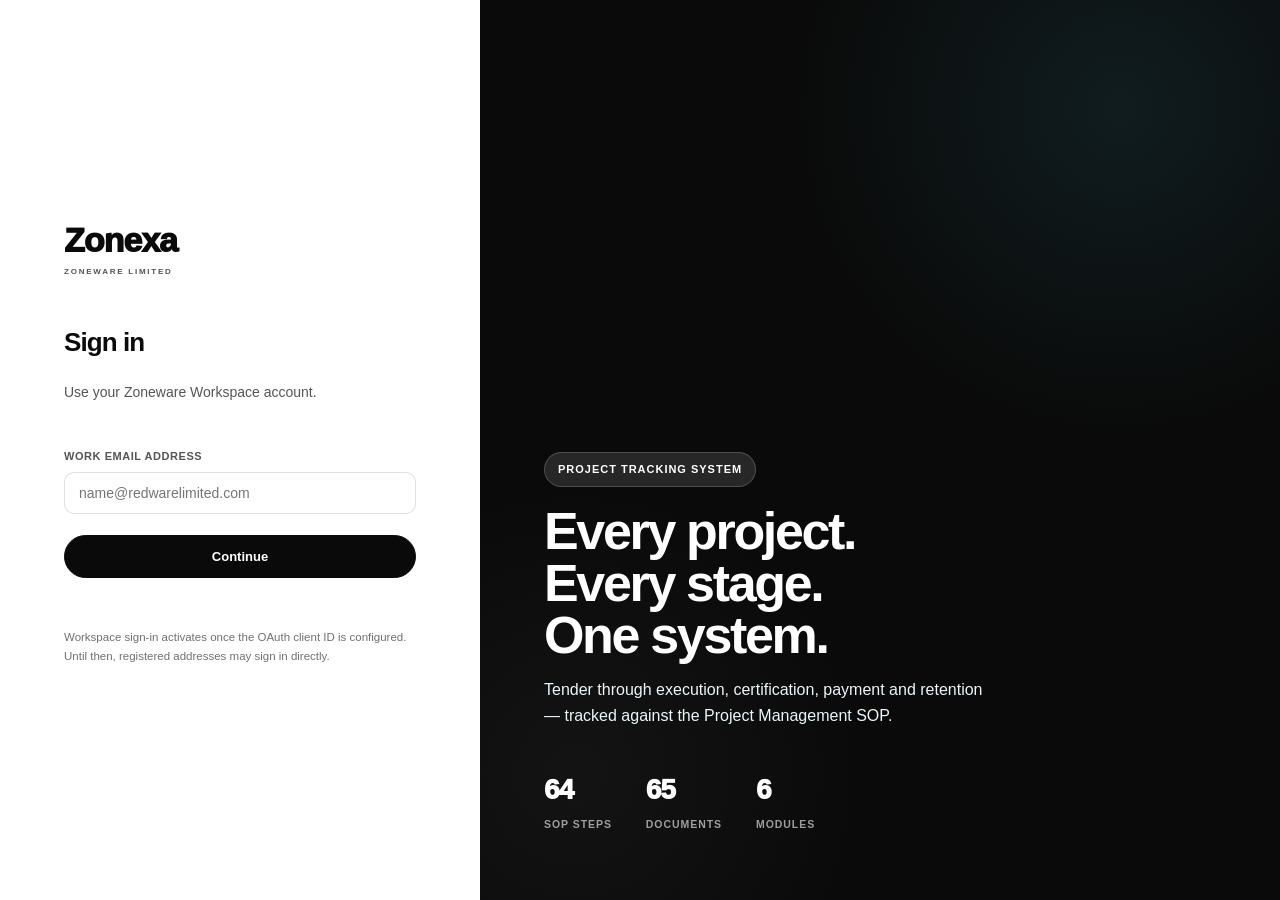
==== index.html @ 676fe52d "Add files via upload" ====
<!DOCTYPE html>
<html lang="en">
<head>
<meta charset="UTF-8"/>
<meta name="viewport" content="width=device-width,initial-scale=1"/>
<title>Sign in · Zonexa</title>
<meta name="theme-color" content="#0a1f2c"/>
<link rel="stylesheet" href="css/app.css"/>
</head>
<body>

<div class="auth">
  <main class="auth-panel">
    <div class="brand">Zonexa</div>
    <div class="brand-sub">Zoneware Limited</div>

    <h1>Sign in</h1>
    <p class="sub">Use your Zoneware Workspace account.</p>

    <div id="gbtn" style="margin-bottom:18px"></div>

    <form id="form" style="display:none">
      <div class="field">
        <label for="email">Work email address</label>
        <input id="email" type="email" required autocomplete="username"
               placeholder="name@redwarelimited.com"/>
      </div>
      <button class="btn full" type="submit">Continue</button>
    </form>

    <div class="msg" id="msg" role="alert"></div>

    <p class="fineprint" id="fine"></p>
  </main>

  <aside class="auth-visual">
    <div class="copy">
      <div class="tag">Project Tracking System</div>
      <h2>Every project.<br/>Every stage.<br/>One system.</h2>
      <p>Tender through execution, certification, payment and retention —
         tracked against the Project Management SOP.</p>
      <div class="stats">
        <div><b>64</b><span>SOP steps</span></div>
        <div><b>65</b><span>Documents</span></div>
        <div><b>6</b><span>Modules</span></div>
      </div>
    </div>
  </aside>
</div>

<script src="https://accounts.google.com/gsi/client" async defer></script>
<script src="js/config.js"></script>
<script src="js/data.js"></script>
<script src="js/api.js"></script>
<script src="js/auth.js"></script>
<script src="js/shell.js"></script>
<script>
const msg  = document.getElementById('msg');
const fine = document.getElementById('fine');

if (Store.session()) location.replace('board.html');

function done(result) {
  if (result.ok) { location.href = 'board.html'; return; }
  msg.className = 'msg error';
  msg.textContent = result.error;
}

function useDirectory() {
  document.getElementById('form').style.display = '';
  fine.textContent =
    'Workspace sign-in activates once the OAuth client ID is configured. ' +
    'Until then, registered addresses may sign in directly.';
}

window.addEventListener('load', function () {
  if (!Auth.googleReady()) { useDirectory(); return; }
  /* give the Google library a moment to attach */
  setTimeout(function () {
    if (!Auth.mountGoogleButton('gbtn', done)) useDirectory();
  }, 350);
});

document.getElementById('form').addEventListener('submit', function (e) {
  e.preventDefault();
  done(Auth.signInByEmail(document.getElementById('email').value));
});
</script>
</body>
</html>
---- css/app.css ----
/* ============================================================
   ZONEXA — Zoneware Limited
   Design language carried over from the existing platform.
   ============================================================ */

:root{
  /* monochrome — black primary, single cyan accent */
  --ink:#0a0a0a;      --ink2:#1a1a1a;
  --black:#0a0a0a;    --black2:#000;
  --accent:#45c0d6;   --accent-soft:#eaf7fa;
  --green:#16a34a;    --amber:#b45309;  --red:#dc2626;
  --muted:#555;       --muted2:#707070;
  --line:rgba(10,10,10,.12);
  --line-soft:rgba(10,10,10,.06);
  --line2:rgba(10,10,10,.18);
  --bg:#fafafa;       --bg2:#f0f0f0;
  --card:#fff;        --card2:#f7f7f7;
  --hover:#eaf7fa;
  --r:14px;           --r-sm:10px;
  --shadow-sm:none;
  --shadow:0 1px 3px rgba(10,10,10,.08);
  --shadow-lg:0 12px 24px rgba(10,10,10,.06);
  --side:220px;
}

*{box-sizing:border-box}
body{margin:0;font-family:Inter,"Segoe UI",Arial,sans-serif;
  background:var(--bg);color:var(--ink);line-height:1.55}
body.open{overflow:hidden}
a{text-decoration:none;color:inherit}
button,input,select,textarea{font-family:inherit}
:focus-visible{outline:2px solid var(--black);outline-offset:2px;border-radius:6px}

/* ============================================================
   Sign in
   ============================================================ */
.auth{min-height:100vh;display:grid;grid-template-columns:minmax(380px,480px) 1fr}
.auth-panel{background:#fff;display:flex;flex-direction:column;justify-content:center;
  padding:56px clamp(28px,5vw,68px)}
.brand{font-size:34px;font-weight:950;letter-spacing:-.03em;color:var(--black);line-height:1}
.brand-sub{font-size:8px;letter-spacing:.22em;text-transform:uppercase;color:var(--muted);
  font-weight:900;margin:9px 0 44px}
.auth-panel h1{font-size:26px;font-weight:900;letter-spacing:-.035em;margin:0 0 6px}
.auth-panel .sub{color:var(--muted);font-size:14px;margin-bottom:26px}
.field{margin-bottom:15px}
.field label{display:block;font-size:11px;font-weight:900;letter-spacing:.05em;
  text-transform:uppercase;color:var(--muted);margin-bottom:7px}
.field input,.field select,.field textarea{width:100%;border:1px solid var(--line);
  border-radius:var(--r-sm);padding:12px 14px;font-size:14px;outline:none;background:#fff;
  transition:border-color .14s,box-shadow .14s}
.field input:focus,.field select:focus,.field textarea:focus{
  border-color:var(--black);box-shadow:0 0 0 3px rgba(10,10,10,.10)}
.field input:disabled,.field select:disabled{background:var(--bg);color:var(--muted)}
.fineprint{font-size:11.5px;color:var(--muted2);line-height:1.65;margin-top:18px}
.msg{min-height:20px;font-size:12.5px;font-weight:800;margin-top:12px}
.msg.error{color:var(--red)}

.auth-visual{position:relative;overflow:hidden;padding:64px;display:flex;
  align-items:flex-end;color:#fff}
.auth-visual:before{content:"";position:absolute;inset:0;
  background:radial-gradient(circle at 80% 12%,rgba(69,192,214,.10),transparent 32%),
             radial-gradient(circle at 12% 86%,rgba(255,255,255,.04),transparent 28%),
             #0a0a0a}
.auth-visual .copy{position:relative;z-index:2;max-width:560px}
.auth-visual .tag{display:inline-flex;align-items:center;padding:8px 13px;border-radius:999px;
  background:rgba(255,255,255,.12);border:1px solid rgba(255,255,255,.18);
  font-size:11px;font-weight:900;text-transform:uppercase;letter-spacing:.09em}
.auth-visual h2{font-size:clamp(32px,4.4vw,52px);line-height:1;letter-spacing:-.045em;margin:18px 0 14px}
.auth-visual p{color:#eaf7fa;font-size:16px;line-height:1.65;max-width:440px}
.auth-visual .stats{display:flex;gap:34px;margin-top:38px}
.auth-visual .stats b{display:block;font-size:28px;font-weight:950;letter-spacing:-.04em}
.auth-visual .stats span{font-size:10.5px;color:rgba(255,255,255,.6);
  text-transform:uppercase;letter-spacing:.09em;font-weight:900}
@media(max-width:900px){.auth{grid-template-columns:1fr}.auth-visual{display:none}}

/* ============================================================
   Shell
   ============================================================ */
.sidebar{position:fixed;left:0;top:0;bottom:0;width:var(--side);background:var(--black);
  color:#fff;display:flex;flex-direction:column;z-index:20;overflow-y:auto}
.sidebar-brand{padding:22px 18px 18px;border-bottom:1px solid rgba(255,255,255,.1)}
.sidebar-brand b{display:block;font-size:24px;font-weight:950;letter-spacing:-.03em;line-height:1}
.sidebar-brand span{display:block;font-size:7.5px;letter-spacing:.22em;text-transform:uppercase;
  color:rgba(255,255,255,.55);font-weight:900;margin-top:8px}
.sidebar-nav{flex:1;padding:14px 0;overflow-y:auto}
.sidebar-nav .label{padding:6px 16px 10px;font-size:9.5px;letter-spacing:.14em;
  text-transform:uppercase;color:rgba(255,255,255,.35);font-weight:900}
.sidebar-link{display:flex;align-items:center;gap:10px;padding:11px 16px;
  color:rgba(255,255,255,.7);font-size:13px;font-weight:750;
  border-left:3px solid transparent;transition:.14s}
.sidebar-link:hover{color:#fff;background:rgba(255,255,255,.07)}
.sidebar-link.active{color:#fff;background:rgba(255,255,255,.12);
  border-left-color:var(--accent);font-weight:900}
.sidebar-foot{padding:16px;border-top:1px solid rgba(255,255,255,.1)}
.sidebar-foot .who{color:#fff;font-size:13px;font-weight:900;letter-spacing:-.01em}
.sidebar-foot .role{color:rgba(255,255,255,.5);font-size:10.5px;font-weight:800;margin:2px 0 10px}
.sidebar-foot button{background:rgba(255,255,255,.1);border:1px solid rgba(255,255,255,.2);
  color:#fff;font-size:11px;font-weight:900;padding:7px 13px;border-radius:999px;cursor:pointer}
.sidebar-foot button:hover{background:rgba(255,255,255,.2)}

.topbar{display:none;position:fixed;top:0;left:0;right:0;height:58px;z-index:20;
  align-items:center;padding:0 16px;gap:12px;
  background:#0a0a0a}
.topbar b{color:#fff;font-size:19px;font-weight:950;letter-spacing:-.03em;flex:1}
.topbar button{background:rgba(255,255,255,.12);border:1px solid rgba(255,255,255,.2);
  color:#fff;font-size:16px;padding:6px 13px;border-radius:999px;cursor:pointer}
.overlay{display:none;position:fixed;inset:0;background:rgba(10,10,10,.5);z-index:19}
.overlay.show{display:block}

.main{margin-left:var(--side);min-height:100vh;padding:26px 30px 70px;max-width:1680px}
.page-head{display:flex;align-items:flex-end;justify-content:space-between;gap:18px;
  flex-wrap:wrap;margin:4px 0 22px;padding:14px 0 16px;border-bottom:1px solid var(--line)}
.page-head h1{font-size:30px;font-weight:950;letter-spacing:-.045em;line-height:1.1;margin:0}
.page-head p{color:var(--muted);font-size:14px;margin-top:6px}
.page-head .spacer{flex:1}

/* ============================================================
   Buttons
   ============================================================ */
.btn{background:var(--black);color:#fff;border:1px solid var(--black);border-radius:999px;
  padding:11px 20px;font-size:13px;font-weight:900;cursor:pointer;transition:.14s;
  display:inline-flex;align-items:center;justify-content:center;gap:7px}
.btn:hover{background:var(--black2);border-color:var(--black2)}
.btn:disabled{opacity:.5;cursor:not-allowed}
.btn.full{width:100%;padding:13px 20px;margin-top:6px}
.btn.ghost{background:#fff;color:var(--ink);border:1px solid var(--line)}
.btn.ghost:hover{background:var(--bg);border-color:var(--line2)}
.btn.sm{padding:8px 15px;font-size:12px}

.toggle{display:inline-flex;background:#f0f0f0;border-radius:999px;padding:4px;gap:3px}
.toggle button{border:0;background:transparent;font-size:12.5px;font-weight:900;
  color:var(--muted);padding:7px 17px;border-radius:999px;cursor:pointer;transition:.14s}
.toggle button.on{background:#fff;color:var(--ink);box-shadow:0 1px 2px rgba(10,10,10,.1)}

.filters{display:flex;gap:11px;flex-wrap:wrap;margin-bottom:20px}
.filters input,.filters select{border:1px solid var(--line);border-radius:999px;
  padding:10px 16px;font-size:13px;font-weight:700;background:#fff;outline:none;
  transition:border-color .14s,box-shadow .14s}
.filters input:focus,.filters select:focus{border-color:var(--black);
  box-shadow:0 0 0 3px rgba(10,10,10,.10)}

/* ============================================================
   KPI
   ============================================================ */
.kpi-row{display:grid;grid-template-columns:repeat(auto-fit,minmax(168px,1fr));
  gap:14px;margin-bottom:26px}
.kpi{background:#fff;border:1px solid var(--line);border-radius:var(--r);padding:16px 18px;
  box-shadow:var(--shadow);position:relative;overflow:hidden}
.kpi:after{content:"";position:absolute;right:-28px;top:-28px;width:74px;height:74px;
  border-radius:50%;background:rgba(10,10,10,.05)}
.kpi span{display:block;color:var(--muted);font-size:10.5px;text-transform:uppercase;
  font-weight:900;letter-spacing:.05em}
.kpi b{display:block;font-size:26px;font-weight:950;letter-spacing:-.04em;margin-top:5px}

/* ============================================================
   Board
   ============================================================ */
.board{display:flex;gap:15px;overflow-x:auto;padding-bottom:16px;align-items:flex-start}
.col{flex:0 0 292px;background:#f0f0f0;border-radius:var(--r);padding:12px;min-height:110px}
.col-head{display:flex;align-items:center;gap:9px;margin-bottom:11px;padding:2px 4px}
.col-head h3{font-size:11px;font-weight:900;letter-spacing:.06em;text-transform:uppercase;
  color:var(--muted);flex:1}
.col-head .n{background:#fff;color:var(--muted);font-size:11px;font-weight:900;
  padding:2px 9px;border-radius:999px}
.dot{width:8px;height:8px;border-radius:50%;flex:0 0 auto}
.dot.green{background:var(--green)}.dot.amber{background:var(--amber)}
.dot.red{background:var(--red)}.dot.blue{background:var(--black)}.dot.grey{background:var(--muted2)}

.pcard{background:#fff;border:1px solid var(--line);border-radius:var(--r);padding:15px;
  margin-bottom:10px;cursor:pointer;box-shadow:var(--shadow);transition:.16s}
.pcard:hover{border-color:var(--black);box-shadow:var(--shadow);transform:translateY(-2px)}
.pcard h4{font-size:13.5px;font-weight:900;letter-spacing:-.022em;line-height:1.35;margin:0}
.pcard .client{font-size:11.5px;color:var(--muted);margin-top:4px;font-weight:600}
.pcard .value{font-size:20px;font-weight:950;letter-spacing:-.04em;margin-top:9px}
.pcard .bar{height:6px;background:#f0f0f0;border-radius:999px;margin:10px 0 6px;overflow:hidden}
.pcard .bar i{display:block;height:6px;border-radius:999px}
.pcard .meta{display:flex;align-items:center;gap:6px;flex-wrap:wrap;margin-top:9px}

.chip{font-size:10px;font-weight:900;letter-spacing:.03em;padding:4px 9px;
  border-radius:999px;background:#f0f0f0;color:var(--muted);white-space:nowrap}
.chip.blue{background:#eaf7fa;color:#0a0a0a}
.chip.green{background:#eaf7ee;color:#15803d}
.chip.amber{background:#fdf4e7;color:#b45309}
.chip.red{background:#fdeaea;color:#b91c1c}
.chip.grey{background:#f0f0f0;color:var(--muted)}
.pm{margin-left:auto;width:26px;height:26px;border-radius:50%;background:var(--black);
  color:#fff;font-size:9.5px;font-weight:900;display:grid;place-items:center}
.empty{color:var(--muted2);font-size:12px;text-align:center;padding:18px 0;font-weight:700}

/* ============================================================
   Tables
   ============================================================ */
.table-wrap{border:1px solid var(--line);border-radius:var(--r);overflow:auto;
  background:#fff;box-shadow:var(--shadow)}
table.z{width:100%;border-collapse:collapse}
table.z th{background:var(--black);color:#fff;font-size:10.5px;letter-spacing:.05em;
  text-transform:uppercase;font-weight:900;padding:13px 16px;text-align:left;white-space:nowrap}
table.z td{padding:13px 16px;font-size:13px;border-bottom:1px solid var(--line);
  vertical-align:middle}
table.z tr:last-child td{border-bottom:0}
table.z tbody tr.clickable{cursor:pointer}
table.z tbody tr:hover td{background:#fafafa}
.num{text-align:right;font-variant-numeric:tabular-nums}

/* ============================================================
   Panels
   ============================================================ */
.panel{background:#fff;border:1px solid var(--line);border-radius:var(--r);
  box-shadow:var(--shadow);margin-bottom:20px;overflow:hidden}
.panel-head{padding:17px 20px;border-bottom:1px solid var(--line);display:flex;
  align-items:center;gap:13px;flex-wrap:wrap}
.panel-head h2{font-size:17px;font-weight:900;letter-spacing:-.03em;margin:0}
.panel-head p{font-size:12.5px;color:var(--muted);margin-top:3px}
.panel-head .spacer{flex:1}
.panel-body{padding:20px}
.panel-body.tight{padding:0}

.tabs{display:flex;gap:4px;margin-bottom:22px;overflow-x:auto;
  background:#f0f0f0;padding:5px;border-radius:999px;width:fit-content;max-width:100%}
.tabs button{border:0;background:transparent;padding:10px 20px;font-size:13px;font-weight:900;
  color:var(--muted);cursor:pointer;border-radius:999px;white-space:nowrap;transition:.14s}
.tabs button:hover{color:var(--ink)}
.tabs button.on{background:#fff;color:var(--black);box-shadow:0 1px 2px rgba(10,10,10,.1)}

/* ============================================================
   Stage checklist
   ============================================================ */
.module{border:1px solid var(--line);border-radius:var(--r);margin-bottom:13px;
  background:#fff;overflow:hidden;box-shadow:var(--shadow)}
.module-head{display:flex;align-items:center;gap:13px;padding:15px 18px;cursor:pointer;
  background:#fff;border-bottom:1px solid transparent;transition:.14s}
.module-head:hover{background:var(--bg)}
.module.open .module-head{border-bottom-color:var(--line);background:var(--bg)}
.module-head .caret{font-size:10px;color:var(--muted2);transition:transform .18s}
.module.open .module-head .caret{transform:rotate(90deg)}
.module-head h3{font-size:13.5px;font-weight:900;letter-spacing:-.02em;flex:1;margin:0}
.module-head .prog{font-size:11px;font-weight:900;color:var(--muted);
  background:#f0f0f0;padding:4px 11px;border-radius:999px}
.module-body{display:none}
.module.open .module-body{display:block}
.step{display:grid;grid-template-columns:54px 1fr 152px 124px 158px;gap:13px;
  align-items:center;padding:12px 18px;border-bottom:1px solid var(--line);font-size:13px}
.step:last-child{border-bottom:0}
.step:hover{background:var(--bg)}
.step .no{font-weight:900;color:var(--muted2);font-size:11.5px}
.step .task{line-height:1.4;font-weight:600}
.step .who{font-size:10.5px;color:var(--muted2);margin-top:3px;font-weight:700}
.step select,.step input{border:1px solid var(--line);border-radius:var(--r-sm);padding:7px 10px;
  font-size:12px;width:100%;background:#fff;outline:none;font-weight:700}
.step select:focus,.step input:focus{border-color:var(--black);
  box-shadow:0 0 0 3px rgba(10,10,10,.10)}
.step select:disabled,.step input:disabled{background:var(--bg);color:var(--muted)}
@media(max-width:1100px){.step{grid-template-columns:46px 1fr;gap:9px}
  .step>*:nth-child(n+3){grid-column:2}}

/* ============================================================
   Documents
   ============================================================ */
.docsec{font-size:11px;font-weight:900;letter-spacing:.07em;text-transform:uppercase;
  color:var(--muted);background:var(--bg);padding:11px 18px;border-bottom:1px solid var(--line)}
.docrow{display:grid;grid-template-columns:1fr 146px 1fr 116px;gap:13px;align-items:center;
  padding:12px 18px;border-bottom:1px solid var(--line);font-size:13px;font-weight:600}
.docrow:last-child{border-bottom:0}
.docrow:hover{background:var(--bg)}
.docrow input,.docrow select{border:1px solid var(--line);border-radius:var(--r-sm);padding:7px 10px;
  font-size:12px;width:100%;background:#fff;outline:none;font-weight:700}
.docrow input:focus,.docrow select:focus{border-color:var(--black);
  box-shadow:0 0 0 3px rgba(10,10,10,.10)}
.docrow input:disabled,.docrow select:disabled{background:var(--bg);color:var(--muted)}
.linkpill{display:inline-flex;align-items:center;gap:5px;font-size:11px;font-weight:900;
  color:var(--black);background:#eaf7fa;padding:5px 12px;border-radius:999px}
@media(max-width:1000px){.docrow{grid-template-columns:1fr 136px}
  .docrow>*:nth-child(n+3){grid-column:1/-1}}

/* ============================================================
   Routing
   ============================================================ */
.route{display:grid;grid-template-columns:34px 1fr 146px 134px 134px;gap:13px;
  align-items:center;padding:13px 18px;border-bottom:1px solid var(--line);
  font-size:13px;font-weight:600}
.route:last-child{border-bottom:0}
.route .n{width:28px;height:28px;border-radius:50%;background:#f0f0f0;color:var(--muted);
  font-size:11.5px;font-weight:900;display:grid;place-items:center}
.route.done .n{background:#eaf7ee;color:#15803d}
.route select,.route input{border:1px solid var(--line);border-radius:var(--r-sm);padding:7px 10px;
  font-size:12px;width:100%;outline:none;background:#fff;font-weight:700}
.route select:focus,.route input:focus{border-color:var(--black);
  box-shadow:0 0 0 3px rgba(10,10,10,.10)}
.route select:disabled,.route input:disabled{background:var(--bg);color:var(--muted)}
@media(max-width:1000px){.route{grid-template-columns:34px 1fr}
  .route>*:nth-child(n+3){grid-column:2}}

/* ============================================================
   BOQ totals
   ============================================================ */
.boq-total{display:grid;grid-template-columns:repeat(auto-fit,minmax(156px,1fr));gap:14px;
  padding:18px 20px;background:var(--bg);border-top:1px solid var(--line)}
.boq-total div span{display:block;font-size:10.5px;letter-spacing:.05em;text-transform:uppercase;
  font-weight:900;color:var(--muted)}
.boq-total div b{display:block;font-size:19px;font-weight:950;letter-spacing:-.04em;margin-top:4px}

/* ============================================================
   Modal
   ============================================================ */
.modal-back{position:fixed;inset:0;background:rgba(10,10,10,.55);z-index:100;
  display:grid;place-items:center;padding:20px;overflow-y:auto}
.modal{background:#fff;border-radius:var(--r);width:100%;max-width:660px;
  box-shadow:var(--shadow);max-height:90vh;display:flex;flex-direction:column}
.modal-head{padding:20px 24px;border-bottom:1px solid var(--line);
  display:flex;align-items:center;gap:13px}
.modal-head h2{font-size:19px;font-weight:900;letter-spacing:-.03em;flex:1;margin:0}
.modal-head .x{border:0;background:transparent;font-size:26px;line-height:1;
  color:var(--muted2);cursor:pointer;padding:0 5px}
.modal-head .x:hover{color:var(--ink)}
.modal-body{padding:24px;overflow-y:auto;flex:1}
.modal-body p{margin:0 0 16px}
.modal-foot{padding:16px 24px;border-top:1px solid var(--line);display:flex;gap:11px;
  justify-content:flex-end;background:var(--bg);border-radius:0 0 var(--r) var(--r)}
.form-grid{display:grid;grid-template-columns:1fr 1fr;gap:15px}
.form-grid .wide{grid-column:1/-1}
@media(max-width:600px){.form-grid{grid-template-columns:1fr}}

/* ============================================================
   Misc
   ============================================================ */
.blank{background:#fff;border:1px dashed var(--line2);border-radius:var(--r);
  padding:48px 22px;text-align:center}
.blank h3{font-size:17px;font-weight:900;letter-spacing:-.025em;margin-bottom:6px}
.blank p{color:var(--muted);font-size:13.5px;margin:0}
.loading{display:grid;place-items:center;padding:60px 0;color:var(--muted2);
  font-size:13px;font-weight:700}
.back{display:inline-flex;align-items:center;gap:7px;font-size:12.5px;font-weight:900;
  color:var(--muted);margin-bottom:16px;transition:.14s}
.back:hover{color:var(--black);gap:10px}
.note{background:#fdf4e7;border-left:4px solid var(--amber);border-radius:14px;
  padding:13px 17px;font-size:13px;color:#78350f;margin-bottom:18px;font-weight:600}
.note b{color:#92400e;font-weight:900}
.grid2{display:grid;grid-template-columns:repeat(auto-fit,minmax(310px,1fr));gap:18px}
.meta-grid{display:grid;grid-template-columns:repeat(auto-fit,minmax(176px,1fr));gap:18px}
.meta-grid div span{display:block;font-size:10.5px;letter-spacing:.05em;text-transform:uppercase;
  font-weight:900;color:var(--muted)}
.meta-grid div b{display:block;font-size:15px;font-weight:900;margin-top:4px;letter-spacing:-.02em}
.row-actions{display:flex;gap:8px;flex-wrap:wrap}
.archived-badge{background:#f0f0f0;color:var(--muted);font-size:10px;font-weight:900;
  letter-spacing:.05em;text-transform:uppercase;padding:3px 9px;border-radius:999px}
.toast{position:fixed;bottom:24px;left:50%;transform:translateX(-50%);background:var(--black);
  color:#fff;padding:13px 24px;border-radius:999px;font-size:13px;font-weight:900;z-index:200;
  box-shadow:var(--shadow)}
.toast.error{background:var(--red)}
.footer{text-align:center;color:var(--muted);font-size:12px;margin:34px 0 0;font-weight:700}

@media(max-width:900px){
  .sidebar{transform:translateX(-100%);transition:transform .2s}
  .sidebar.open{transform:translateX(0);box-shadow:14px 0 40px rgba(10,10,10,.3)}
  .topbar{display:flex}
  .main{margin-left:0;padding:76px 16px 48px}
  .kpi-row{grid-template-columns:repeat(2,1fr)}
  .col{flex:0 0 84vw}
  .page-head h1{font-size:23px}
  .tabs{width:100%}
}
@media print{
  .sidebar,.topbar,.overlay,.toggle,.filters,.btn,.row-actions{display:none!important}
  .main{margin-left:0;padding:0}
  .panel,.pcard,.kpi,.table-wrap,.module{box-shadow:none;break-inside:avoid}
}
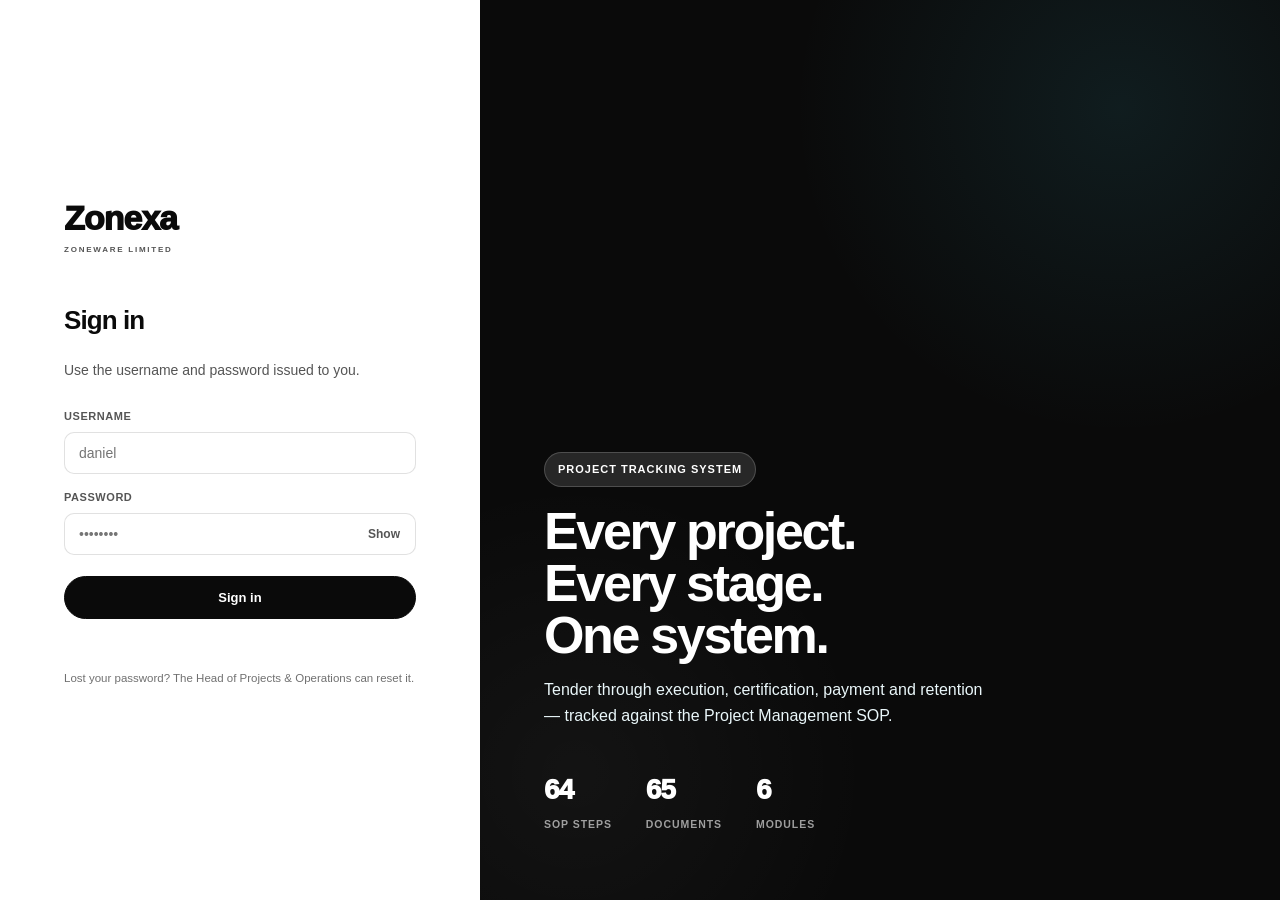
==== commit f34f9d9c: "Add files via upload" ====
--- a/index.html
+++ b/index.html
@@ -4,7 +4,7 @@
 <meta charset="UTF-8"/>
 <meta name="viewport" content="width=device-width,initial-scale=1"/>
 <title>Sign in · Zonexa</title>
-<meta name="theme-color" content="#0a1f2c"/>
+<meta name="theme-color" content="#0a0a0a"/>
 <link rel="stylesheet" href="css/app.css"/>
 </head>
 <body>
@@ -15,22 +15,47 @@
     <div class="brand-sub">Zoneware Limited</div>
 
     <h1>Sign in</h1>
-    <p class="sub">Use your Zoneware Workspace account.</p>
+    <p class="sub">Use the username and password issued to you.</p>
 
-    <div id="gbtn" style="margin-bottom:18px"></div>
+    <form id="form" autocomplete="on">
+      <div class="field">
+        <label for="username">Username</label>
+        <input id="username" type="text" required autocomplete="username"
+               autocapitalize="none" spellcheck="false"
+               placeholder="daniel"/>
+      </div>
+      <div class="field">
+        <label for="password">Password</label>
+        <div class="pw">
+          <input id="password" type="password" required
+                 autocomplete="current-password" placeholder="••••••••"/>
+          <button type="button" class="peek" id="peek"
+                  aria-label="Show password">Show</button>
+        </div>
+      </div>
+      <button class="btn full" type="submit" id="go">Sign in</button>
+    </form>
 
-    <form id="form" style="display:none">
+    <form id="changeForm" style="display:none">
       <div class="field">
-        <label for="email">Work email address</label>
-        <input id="email" type="email" required autocomplete="username"
-               placeholder="name@redwarelimited.com"/>
+        <label for="newPw">New password</label>
+        <input id="newPw" type="password" required minlength="8"
+               autocomplete="new-password" placeholder="At least 8 characters"/>
       </div>
-      <button class="btn full" type="submit">Continue</button>
+      <div class="field">
+        <label for="newPw2">Confirm new password</label>
+        <input id="newPw2" type="password" required minlength="8"
+               autocomplete="new-password" placeholder="Type it again"/>
+      </div>
+      <button class="btn full" type="submit" id="go2">Set password and continue</button>
     </form>
 
     <div class="msg" id="msg" role="alert"></div>
 
-    <p class="fineprint" id="fine"></p>
+    <p class="fineprint" id="fine">
+      Lost your password? The Head of Projects &amp; Operations can reset it.
+    </p>
+
   </main>
 
   <aside class="auth-visual">
@@ -48,42 +73,84 @@
   </aside>
 </div>
 
-<script src="https://accounts.google.com/gsi/client" async defer></script>
 <script src="js/config.js"></script>
 <script src="js/data.js"></script>
 <script src="js/api.js"></script>
 <script src="js/auth.js"></script>
 <script src="js/shell.js"></script>
 <script>
-const msg  = document.getElementById('msg');
-const fine = document.getElementById('fine');
+const msg   = document.getElementById('msg');
+const fine  = document.getElementById('fine');
+const form  = document.getElementById('form');
+const chg   = document.getElementById('changeForm');
+const go    = document.getElementById('go');
 
-if (Store.session()) location.replace('board.html');
-
-function done(result) {
-  if (result.ok) { location.href = 'board.html'; return; }
-  msg.className = 'msg error';
-  msg.textContent = result.error;
+if (new URLSearchParams(location.search).get('expired')) {
+  show('Your session ended. Sign in again.', 'error');
 }
 
-function useDirectory() {
-  document.getElementById('form').style.display = '';
-  fine.textContent =
-    'Workspace sign-in activates once the OAuth client ID is configured. ' +
-    'Until then, registered addresses may sign in directly.';
+if (Store.session() && !Auth.mustChangePassword()) location.replace('board.html');
+if (Store.session() && Auth.mustChangePassword()) forcedChange();
+
+function show(text, kind) {
+  msg.className = 'msg' + (kind ? ' ' + kind : '');
+  msg.textContent = text;
 }
 
-window.addEventListener('load', function () {
-  if (!Auth.googleReady()) { useDirectory(); return; }
-  /* give the Google library a moment to attach */
-  setTimeout(function () {
-    if (!Auth.mountGoogleButton('gbtn', done)) useDirectory();
-  }, 350);
+/* ---- show / hide password ---- */
+document.getElementById('peek').addEventListener('click', function () {
+  const pw = document.getElementById('password');
+  const on = pw.type === 'password';
+  pw.type = on ? 'text' : 'password';
+  this.textContent = on ? 'Hide' : 'Show';
+  pw.focus();
 });
 
-document.getElementById('form').addEventListener('submit', function (e) {
+/* ---- sign in ---- */
+form.addEventListener('submit', async function (e) {
   e.preventDefault();
-  done(Auth.signInByEmail(document.getElementById('email').value));
+  go.disabled = true;
+  show('Checking…');
+
+  const result = await Auth.signIn(
+    document.getElementById('username').value,
+    document.getElementById('password').value
+  );
+
+  go.disabled = false;
+
+  if (!result.ok) { show(result.error, 'error'); return; }
+  if (result.mustChangePassword) { forcedChange(); return; }
+  location.href = 'board.html';
+});
+
+/* ---- first sign-in: password must be changed ---- */
+function forcedChange() {
+  form.style.display = 'none';
+  chg.style.display = '';
+  document.querySelector('.sub').textContent =
+    'This is your first sign-in. Choose a password only you know.';
+  fine.textContent = 'Minimum 8 characters.';
+  show('');
+  document.getElementById('newPw').focus();
+}
+
+chg.addEventListener('submit', async function (e) {
+  e.preventDefault();
+  const btn = document.getElementById('go2');
+  btn.disabled = true;
+  show('Saving…');
+
+  const result = await Auth.changePassword(
+    document.getElementById('password').value,
+    document.getElementById('newPw').value,
+    document.getElementById('newPw2').value
+  );
+
+  btn.disabled = false;
+
+  if (!result.ok) { show(result.error, 'error'); return; }
+  location.href = 'board.html';
 });
 </script>
 </body>
--- a/css/app.css
+++ b/css/app.css
@@ -364,3 +364,31 @@
   .main{margin-left:0;padding:0}
   .panel,.pcard,.kpi,.table-wrap,.module{box-shadow:none;break-inside:avoid}
 }
+
+
+/* ---- Step ownership ---- */
+.stagebar{display:flex;align-items:center;justify-content:space-between;gap:12px;
+  padding:12px 14px;margin:0 0 14px;background:#fff;border:1px solid var(--line);
+  border-radius:14px}
+.stagebar .mycount{font-size:13px;font-weight:600;color:var(--ink)}
+.stagebar .ghost{font-size:12px;padding:7px 12px;border-radius:10px;cursor:pointer;
+  background:#fff;color:var(--ink);border:1px solid var(--line)}
+.stagebar .ghost.on{background:#0a0a0a;color:#fff;border-color:#0a0a0a}
+.step.mine{background:rgba(69,192,214,.06);box-shadow:inset 3px 0 0 #45c0d6}
+.step .who .yours{display:inline-block;margin-left:8px;font-size:10px;
+  letter-spacing:.06em;text-transform:uppercase;font-weight:700;
+  color:#0a0a0a;background:#45c0d6;border-radius:6px;padding:2px 6px}
+.step select:disabled,.step input:disabled{background:#f6f6f6;color:#777;
+  border-color:rgba(10,10,10,.08);cursor:not-allowed}
+.empty{padding:28px;text-align:center;color:var(--muted);font-size:13px}
+
+/* ---- Password sign-in ---- */
+.pw{position:relative;display:flex;align-items:center}
+.pw input{flex:1;padding-right:70px}
+.pw .peek{position:absolute;right:8px;top:50%;transform:translateY(-50%);
+  border:0;background:transparent;color:#555;font-size:12px;font-weight:600;
+  cursor:pointer;padding:6px 8px;border-radius:8px;font-family:inherit}
+.pw .peek:hover{background:rgba(10,10,10,.06);color:#0a0a0a}
+.msg{min-height:20px;margin-top:12px;font-size:13px;color:#555}
+.msg.error{color:#dc2626}
+.msg.ok{color:#16a34a}
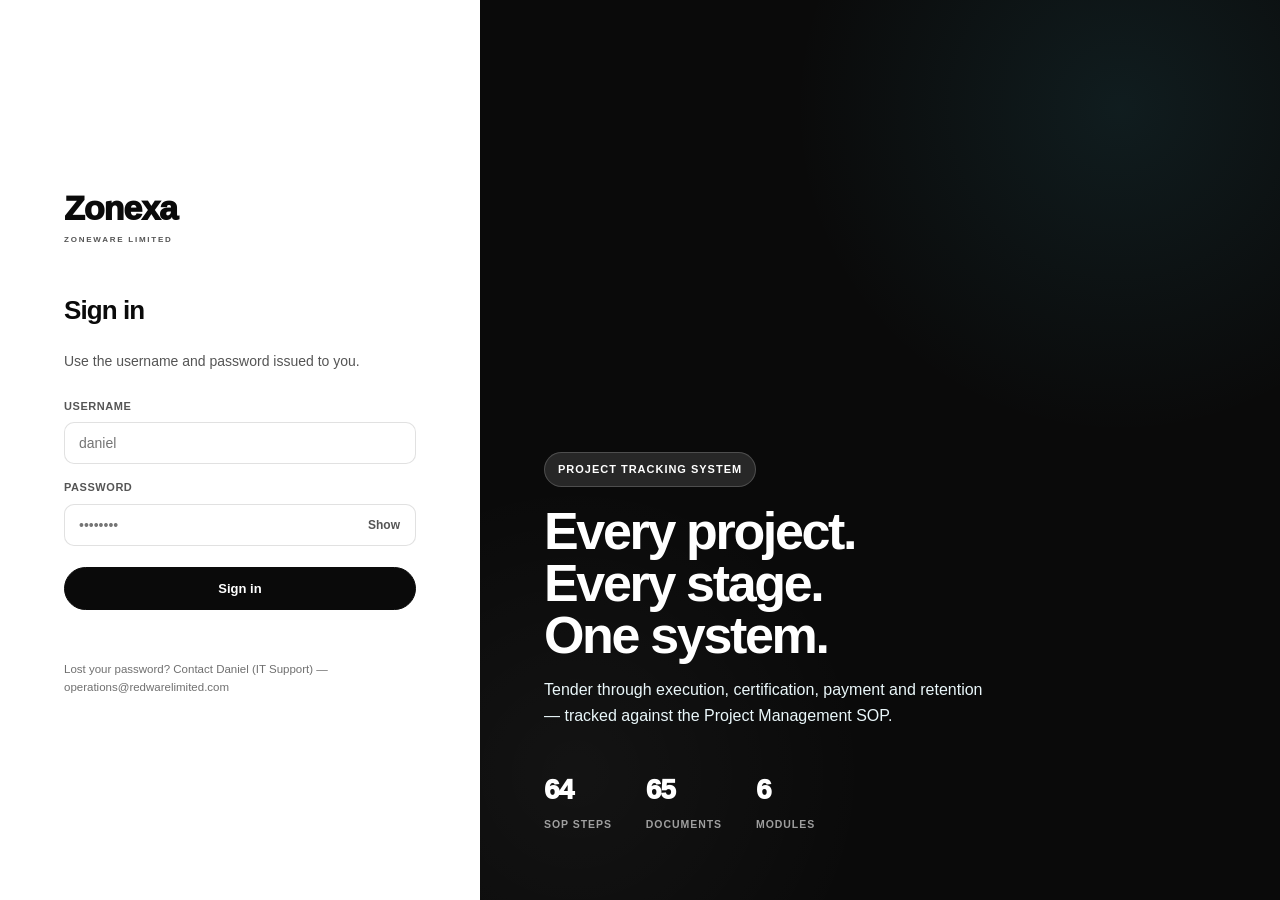
==== commit 981a3fe3: "Add files via upload" ====
--- a/index.html
+++ b/index.html
@@ -53,7 +53,8 @@
     <div class="msg" id="msg" role="alert"></div>
 
     <p class="fineprint" id="fine">
-      Lost your password? The Head of Projects &amp; Operations can reset it.
+      Lost your password? Contact Daniel (IT Support) —
+      <a href="mailto:operations@redwarelimited.com">operations@redwarelimited.com</a>
     </p>
 
   </main>
@@ -89,6 +90,10 @@
   show('Your session ended. Sign in again.', 'error');
 }
 
+/* Wake the Apps Script container while the user is still typing.
+   Without this, the first sign-in of the day waits on a cold start. */
+API.warmUp();
+
 if (Store.session() && !Auth.mustChangePassword()) location.replace('board.html');
 if (Store.session() && Auth.mustChangePassword()) forcedChange();
 
@@ -110,14 +115,23 @@
 form.addEventListener('submit', async function (e) {
   e.preventDefault();
   go.disabled = true;
+  go.textContent = 'Signing in…';
   show('Checking…');
+
+  /* If it runs long, say why rather than leaving a dead button */
+  const slow = setTimeout(function () {
+    show('Still working — the server is waking up. This only happens ' +
+         'on the first sign-in after a quiet spell.');
+  }, 4000);
 
   const result = await Auth.signIn(
     document.getElementById('username').value,
     document.getElementById('password').value
   );
 
+  clearTimeout(slow);
   go.disabled = false;
+  go.textContent = 'Sign in';
 
   if (!result.ok) { show(result.error, 'error'); return; }
   if (result.mustChangePassword) { forcedChange(); return; }
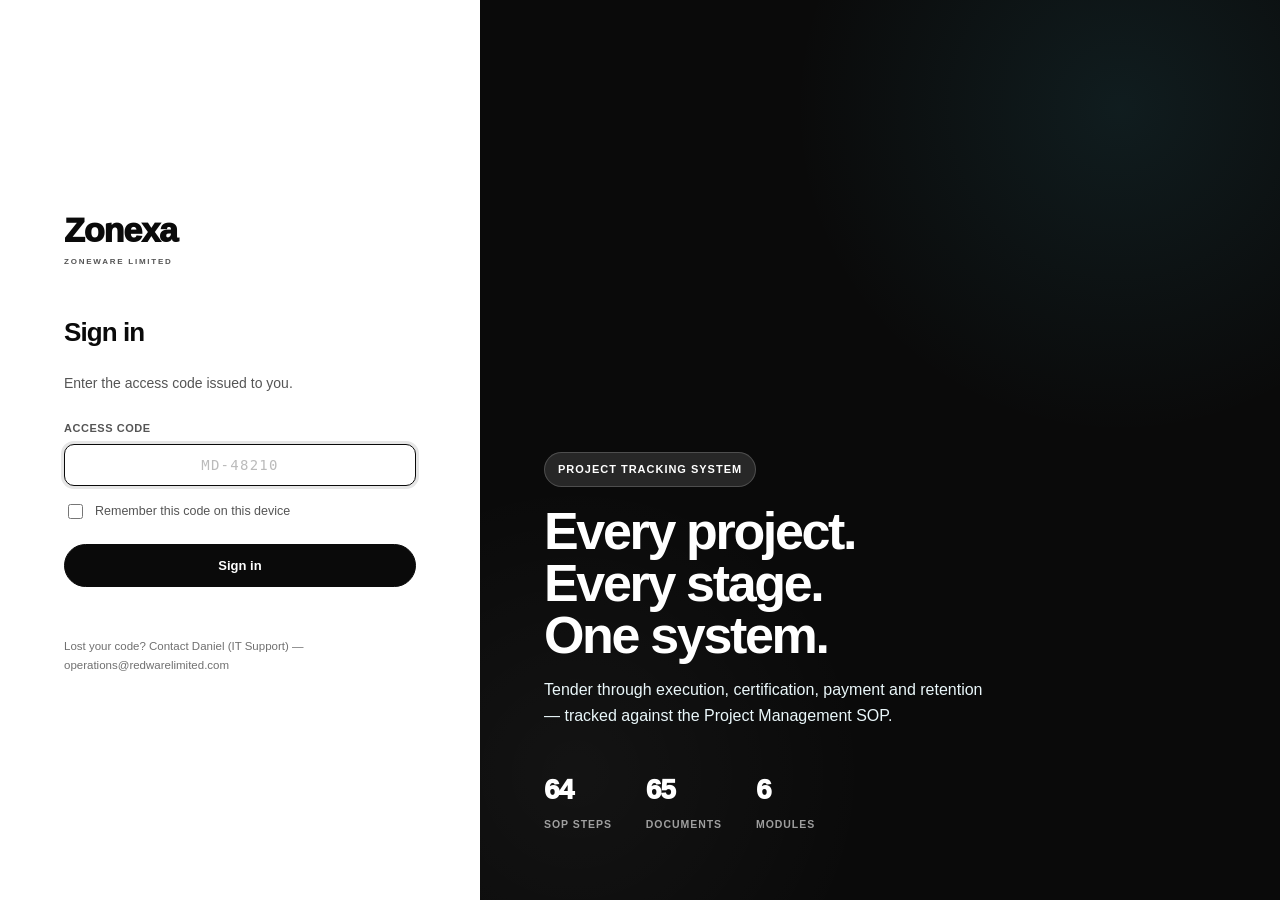
==== commit 4535a456: "Add files via upload" ====
--- a/index.html
+++ b/index.html
@@ -15,45 +15,27 @@
     <div class="brand-sub">Zoneware Limited</div>
 
     <h1>Sign in</h1>
-    <p class="sub">Use the username and password issued to you.</p>
+    <p class="sub">Enter the access code issued to you.</p>
 
-    <form id="form" autocomplete="on">
+    <form id="form" autocomplete="off">
       <div class="field">
-        <label for="username">Username</label>
-        <input id="username" type="text" required autocomplete="username"
-               autocapitalize="none" spellcheck="false"
-               placeholder="daniel"/>
+        <label for="code">Access code</label>
+        <input id="code" class="codebox" type="text" required
+               inputmode="text" autocapitalize="characters"
+               autocorrect="off" spellcheck="false"
+               maxlength="8" placeholder="MD-48210"/>
       </div>
-      <div class="field">
-        <label for="password">Password</label>
-        <div class="pw">
-          <input id="password" type="password" required
-                 autocomplete="current-password" placeholder="••••••••"/>
-          <button type="button" class="peek" id="peek"
-                  aria-label="Show password">Show</button>
-        </div>
-      </div>
+      <label class="check">
+        <input type="checkbox" id="remember"/>
+        <span>Remember this code on this device</span>
+      </label>
       <button class="btn full" type="submit" id="go">Sign in</button>
-    </form>
-
-    <form id="changeForm" style="display:none">
-      <div class="field">
-        <label for="newPw">New password</label>
-        <input id="newPw" type="password" required minlength="8"
-               autocomplete="new-password" placeholder="At least 8 characters"/>
-      </div>
-      <div class="field">
-        <label for="newPw2">Confirm new password</label>
-        <input id="newPw2" type="password" required minlength="8"
-               autocomplete="new-password" placeholder="Type it again"/>
-      </div>
-      <button class="btn full" type="submit" id="go2">Set password and continue</button>
     </form>
 
     <div class="msg" id="msg" role="alert"></div>
 
     <p class="fineprint" id="fine">
-      Lost your password? Contact Daniel (IT Support) —
+      Lost your code? Contact Daniel (IT Support) —
       <a href="mailto:operations@redwarelimited.com">operations@redwarelimited.com</a>
     </p>
 
@@ -80,35 +62,49 @@
 <script src="js/auth.js"></script>
 <script src="js/shell.js"></script>
 <script>
-const msg   = document.getElementById('msg');
-const fine  = document.getElementById('fine');
-const form  = document.getElementById('form');
-const chg   = document.getElementById('changeForm');
-const go    = document.getElementById('go');
+const msg  = document.getElementById('msg');
+const fine = document.getElementById('fine');
+const form = document.getElementById('form');
+const box  = document.getElementById('code');
+const go   = document.getElementById('go');
+const rem  = document.getElementById('remember');
 
 if (new URLSearchParams(location.search).get('expired')) {
   show('Your session ended. Sign in again.', 'error');
 }
 
-/* Wake the Apps Script container while the user is still typing.
-   Without this, the first sign-in of the day waits on a cold start. */
+if (Store.session()) location.replace('board.html');
+
+/* Wake the Apps Script container while the user is still typing —
+   without this the first sign-in of the day waits on a cold start. */
 API.warmUp();
 
-if (Store.session() && !Auth.mustChangePassword()) location.replace('board.html');
-if (Store.session() && Auth.mustChangePassword()) forcedChange();
+/* Pre-fill on a device where the person chose to be remembered */
+const saved = Auth.remembered();
+if (saved) { box.value = saved; rem.checked = true; }
+box.focus();
 
 function show(text, kind) {
   msg.className = 'msg' + (kind ? ' ' + kind : '');
   msg.textContent = text;
 }
 
-/* ---- show / hide password ---- */
-document.getElementById('peek').addEventListener('click', function () {
-  const pw = document.getElementById('password');
-  const on = pw.type === 'password';
-  pw.type = on ? 'text' : 'password';
-  this.textContent = on ? 'Hide' : 'Show';
-  pw.focus();
+/* ---- format as they type: MD-48210 ----
+   Two letters then five digits. Letters are forced upper case and
+   anything that is not a letter in the first two positions, or a
+   digit after them, is dropped as it is typed. */
+box.addEventListener('input', function () {
+  const raw = this.value.toUpperCase().replace(/[^A-Z0-9]/g, '');
+  const letters = raw.slice(0, 2).replace(/[^A-Z]/g, '');
+  const digits  = raw.slice(letters.length).replace(/[^0-9]/g, '').slice(0, 5);
+  this.value = digits.length || raw.length > 2
+    ? letters + '-' + digits
+    : letters;
+});
+
+/* Pasting a code with spaces, line breaks or lowercase still works */
+box.addEventListener('paste', function () {
+  setTimeout(() => this.dispatchEvent(new Event('input')), 0);
 });
 
 /* ---- sign in ---- */
@@ -118,52 +114,20 @@
   go.textContent = 'Signing in…';
   show('Checking…');
 
-  /* If it runs long, say why rather than leaving a dead button */
   const slow = setTimeout(function () {
-    show('Still working — the server is waking up. This only happens ' +
-         'on the first sign-in after a quiet spell.');
+    show('Still working — the server is waking up. This only happens on ' +
+         'the first sign-in after a quiet spell.');
   }, 4000);
 
-  const result = await Auth.signIn(
-    document.getElementById('username').value,
-    document.getElementById('password').value
-  );
+  const result = await Auth.signIn(box.value);
 
   clearTimeout(slow);
   go.disabled = false;
   go.textContent = 'Sign in';
 
-  if (!result.ok) { show(result.error, 'error'); return; }
-  if (result.mustChangePassword) { forcedChange(); return; }
-  location.href = 'board.html';
-});
+  if (!result.ok) { show(result.error, 'error'); box.select(); return; }
 
-/* ---- first sign-in: password must be changed ---- */
-function forcedChange() {
-  form.style.display = 'none';
-  chg.style.display = '';
-  document.querySelector('.sub').textContent =
-    'This is your first sign-in. Choose a password only you know.';
-  fine.textContent = 'Minimum 8 characters.';
-  show('');
-  document.getElementById('newPw').focus();
-}
-
-chg.addEventListener('submit', async function (e) {
-  e.preventDefault();
-  const btn = document.getElementById('go2');
-  btn.disabled = true;
-  show('Saving…');
-
-  const result = await Auth.changePassword(
-    document.getElementById('password').value,
-    document.getElementById('newPw').value,
-    document.getElementById('newPw2').value
-  );
-
-  btn.disabled = false;
-
-  if (!result.ok) { show(result.error, 'error'); return; }
+  if (rem.checked) Auth.remember(box.value); else Auth.forget();
   location.href = 'board.html';
 });
 </script>
--- a/css/app.css
+++ b/css/app.css
@@ -392,3 +392,16 @@
 .msg{min-height:20px;margin-top:12px;font-size:13px;color:#555}
 .msg.error{color:#dc2626}
 .msg.ok{color:#16a34a}
+
+/* ---- Access code sign-in ---- */
+.codebox{font-family:ui-monospace,SFMono-Regular,Consolas,monospace;
+  font-size:19px;letter-spacing:.09em;text-align:center;font-weight:600;
+  text-transform:uppercase;padding:15px 12px}
+.codebox::placeholder{letter-spacing:.09em;font-weight:400;color:#bbb;
+  text-transform:none}
+.check{display:flex;align-items:center;gap:9px;margin:2px 0 16px;
+  font-size:12.5px;color:#555;cursor:pointer;user-select:none}
+.check input{width:15px;height:15px;accent-color:#0a0a0a;cursor:pointer}
+.msg{min-height:20px;margin-top:12px;font-size:13px;color:#555}
+.msg.error{color:#dc2626}
+.msg.ok{color:#16a34a}
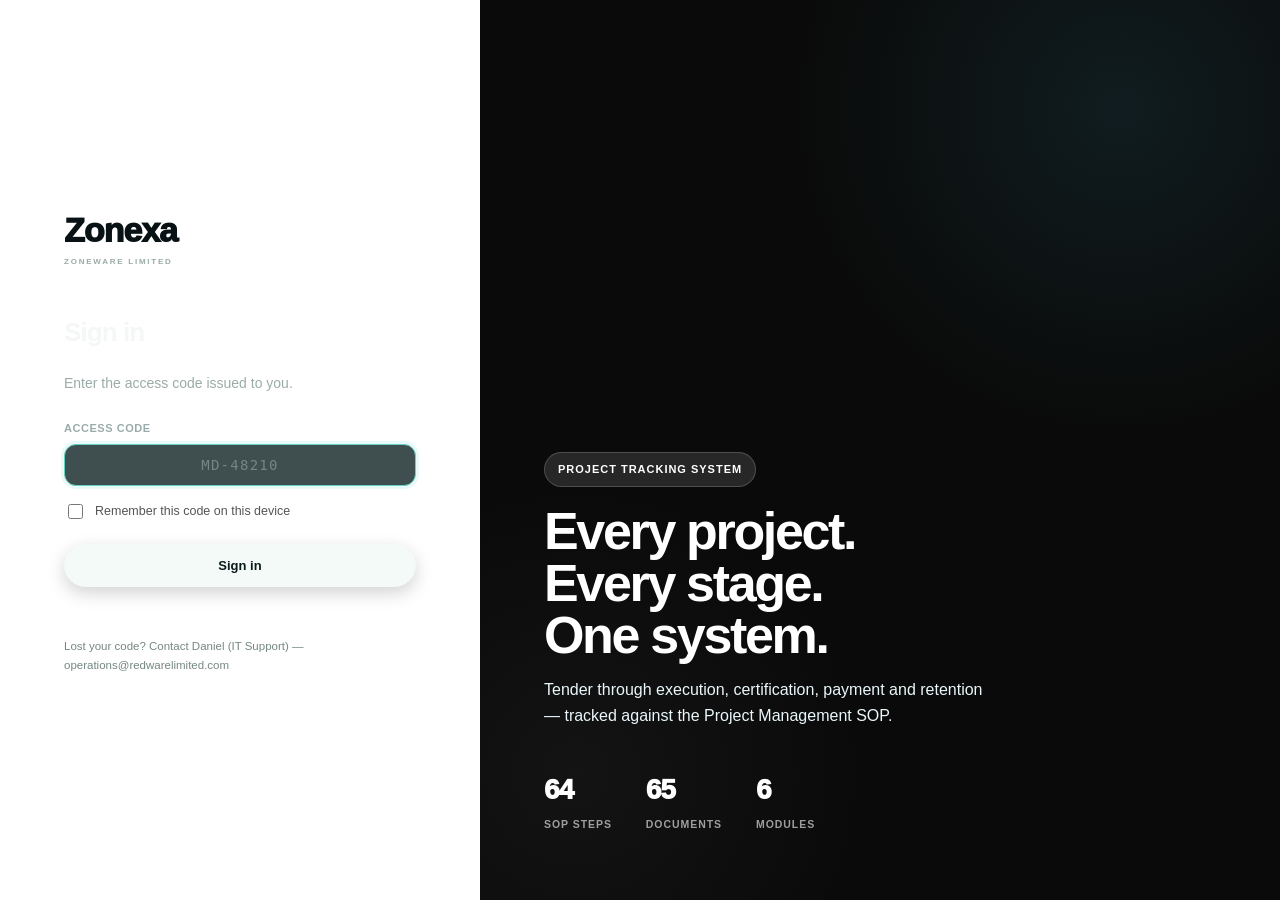
==== commit ec455cdf: "Bust stylesheet cache for visual refresh" ====
--- a/index.html
+++ b/index.html
@@ -5,7 +5,7 @@
 <meta name="viewport" content="width=device-width,initial-scale=1"/>
 <title>Sign in · Zonexa</title>
 <meta name="theme-color" content="#0a0a0a"/>
-<link rel="stylesheet" href="css/app.css"/>
+<link rel="stylesheet" href="css/app.css?v=20261005-cinejoy"/>
 </head>
 <body>
 
--- a/css/app.css
+++ b/css/app.css
@@ -382,6 +382,92 @@
   border-color:rgba(10,10,10,.08);cursor:not-allowed}
 .empty{padding:28px;text-align:center;color:var(--muted);font-size:13px}
 
+/* Native same-origin transitions retain normal links, history and form behaviour. */
+@view-transition { navigation: auto; }
+::view-transition-old(root),::view-transition-new(root){animation-duration:180ms}
+.btn,.tabs button,.toggle button,.pcard{transition:background-color 160ms ease,box-shadow 160ms ease,transform 160ms ease}
+.btn:active,.tabs button:active,.toggle button:active{transform:scale(.98)}
+@media (hover:hover){.pcard:hover{transform:translateY(-2px);box-shadow:0 6px 18px rgba(10,31,44,.09)}}
+:focus-visible{outline:3px solid #148b8b;outline-offset:3px}
+[id^="panel"]{animation:zx-reveal 180ms ease-out}
+.loading-skeleton{min-height:220px;padding:24px;border:1px solid var(--line,#e5e7eb);border-radius:16px}
+.loading-skeleton span{display:block;color:var(--muted);margin-bottom:20px}
+.loading-skeleton i{display:block;height:18px;margin:16px 0;border-radius:6px;background:#e9edef;animation:zx-pulse 1.4s ease-in-out infinite}
+.loading-skeleton i:nth-child(2){width:65%}.loading-skeleton i:last-child{width:80%}
+@keyframes zx-reveal{from{opacity:0;transform:translateY(3px)}to{opacity:1;transform:none}}
+@keyframes zx-pulse{50%{opacity:.45}}
+@media(prefers-reduced-motion:reduce){
+  @view-transition{navigation:none}
+  *,*::before,*::after{animation:none!important;transition:none!important;scroll-behavior:auto!important}
+}
+
+/* ============================================================
+   Cinejoy-inspired visual layer
+   Dark cinematic surfaces, floating controls and high-contrast type.
+   The content remains a business dashboard; only the visual language changes.
+   ============================================================ */
+:root{
+  --ink:#f4f7f6; --ink2:#d9e4e1; --black:#081113; --black2:#05090a;
+  --accent:#65d3c3; --accent-soft:rgba(101,211,195,.14);
+  --muted:#9aaca9; --muted2:#758784; --line:rgba(220,245,239,.13);
+  --line-soft:rgba(220,245,239,.07); --line2:rgba(220,245,239,.2);
+  --bg:#0b1416; --bg2:#122123; --card:rgba(21,38,40,.86); --card2:#182d2e;
+  --hover:rgba(101,211,195,.12); --shadow:0 12px 34px rgba(0,0,0,.22);
+  --shadow-lg:0 22px 70px rgba(0,0,0,.3); --r:18px; --r-sm:12px;
+}
+body{background:
+  radial-gradient(900px 520px at 78% -12%,rgba(40,111,104,.22),transparent 65%),
+  radial-gradient(700px 500px at 8% 30%,rgba(29,63,64,.18),transparent 68%),var(--bg);color:var(--ink)}
+.sidebar{background:linear-gradient(180deg,#071012 0%,#0b191b 62%,#081012 100%);box-shadow:12px 0 45px rgba(0,0,0,.18)}
+.sidebar-brand{border-bottom-color:var(--line);padding:26px 20px 22px}
+.sidebar-brand b{font-size:26px;letter-spacing:-.055em}
+.sidebar-brand span{color:var(--accent);opacity:.82}
+.sidebar-link{border-left:0;border-radius:0 999px 999px 0;margin:3px 12px 3px 0;padding:12px 18px;color:#9fb0ad}
+.sidebar-link:hover{background:rgba(101,211,195,.08);color:#fff}
+.sidebar-link.active{background:linear-gradient(90deg,rgba(101,211,195,.22),rgba(101,211,195,.04));color:#fff;border-left:3px solid var(--accent);padding-left:15px}
+.sidebar-foot{border-top-color:var(--line)}
+.sidebar-foot button{background:rgba(255,255,255,.08);border-color:var(--line)}
+.main{padding:32px 36px 80px}
+.page-head{border-bottom-color:var(--line);padding-bottom:22px}
+.page-head h1{font-size:34px;letter-spacing:-.06em}
+.page-head p{color:var(--muted)}
+.btn{background:#f3faf8;color:#0b191b;border-color:#f3faf8;box-shadow:0 6px 18px rgba(0,0,0,.18)}
+.btn:hover{background:var(--accent);border-color:var(--accent);color:#061011;transform:translateY(-1px)}
+.btn.ghost{background:rgba(255,255,255,.06);color:var(--ink);border-color:var(--line)}
+.btn.ghost:hover{background:var(--hover);border-color:var(--accent)}
+.filters input,.filters select,.field input,.field select,.field textarea{background:rgba(16,34,35,.8);border-color:var(--line);color:var(--ink)}
+.filters input::placeholder,.field input::placeholder,.field textarea::placeholder{color:var(--muted2)}
+.filters input:focus,.filters select:focus,.field input:focus,.field select:focus,.field textarea:focus{border-color:var(--accent);box-shadow:0 0 0 3px rgba(101,211,195,.14)}
+.kpi,.pcard,.table-wrap,.panel,.module,.docrow,.stagebar,.note,.meta-grid>div{background:linear-gradient(145deg,rgba(26,48,49,.9),rgba(16,32,34,.82));border-color:var(--line);box-shadow:var(--shadow)}
+.kpi:after{background:rgba(101,211,195,.08)}
+.kpi span,.meta-grid span,.pcard .client{color:var(--muted)}
+.kpi b,.pcard .value{color:#f4faf8}
+.pcard{backdrop-filter:blur(10px);border-radius:18px}
+.pcard:hover{border-color:rgba(101,211,195,.55);box-shadow:0 16px 38px rgba(0,0,0,.28)}
+.col{background:rgba(5,14,15,.2);border:1px solid var(--line-soft);border-radius:20px;padding:13px}
+.col-head{border-bottom-color:var(--line)}
+.empty{color:var(--muted2)}
+.chip{background:rgba(255,255,255,.08);color:#c6d4d1;border:1px solid var(--line-soft)}
+.chip.green{background:rgba(101,211,195,.15);color:#9cf1df}
+.chip.red{background:rgba(239,112,112,.14);color:#ffb1ab}
+.linkpill{background:rgba(101,211,195,.14);color:#9cf1df;border:1px solid rgba(101,211,195,.2)}
+.table-wrap{overflow:hidden}
+table.z th{background:#102526;color:#bce8df;border-bottom:1px solid var(--line)}
+table.z td{border-bottom-color:var(--line);color:#dbe7e4}
+table.z tbody tr:hover td{background:rgba(101,211,195,.07)}
+.tabs{background:rgba(6,17,18,.72);border:1px solid var(--line);padding:5px;box-shadow:var(--shadow)}
+.tabs button{color:var(--muted)}
+.tabs button:hover{color:#fff}
+.tabs button.on{background:#eef8f5;color:#092022;box-shadow:0 4px 14px rgba(0,0,0,.22)}
+.meta-grid>div{box-shadow:none}
+.note{color:#c7d7d3}
+.note b{color:var(--accent)}
+.stagebar{box-shadow:none}
+.loading-skeleton{background:rgba(21,38,40,.78);border-color:var(--line)}
+.loading-skeleton i{background:rgba(177,218,211,.15)}
+.topbar{background:#071012}
+@media(max-width:700px){.main{padding:76px 16px 50px}.page-head h1{font-size:27px}.kpi-row{gap:10px}.kpi{padding:14px}.kpi b{font-size:21px}}
+
 /* ---- Password sign-in ---- */
 .pw{position:relative;display:flex;align-items:center}
 .pw input{flex:1;padding-right:70px}
